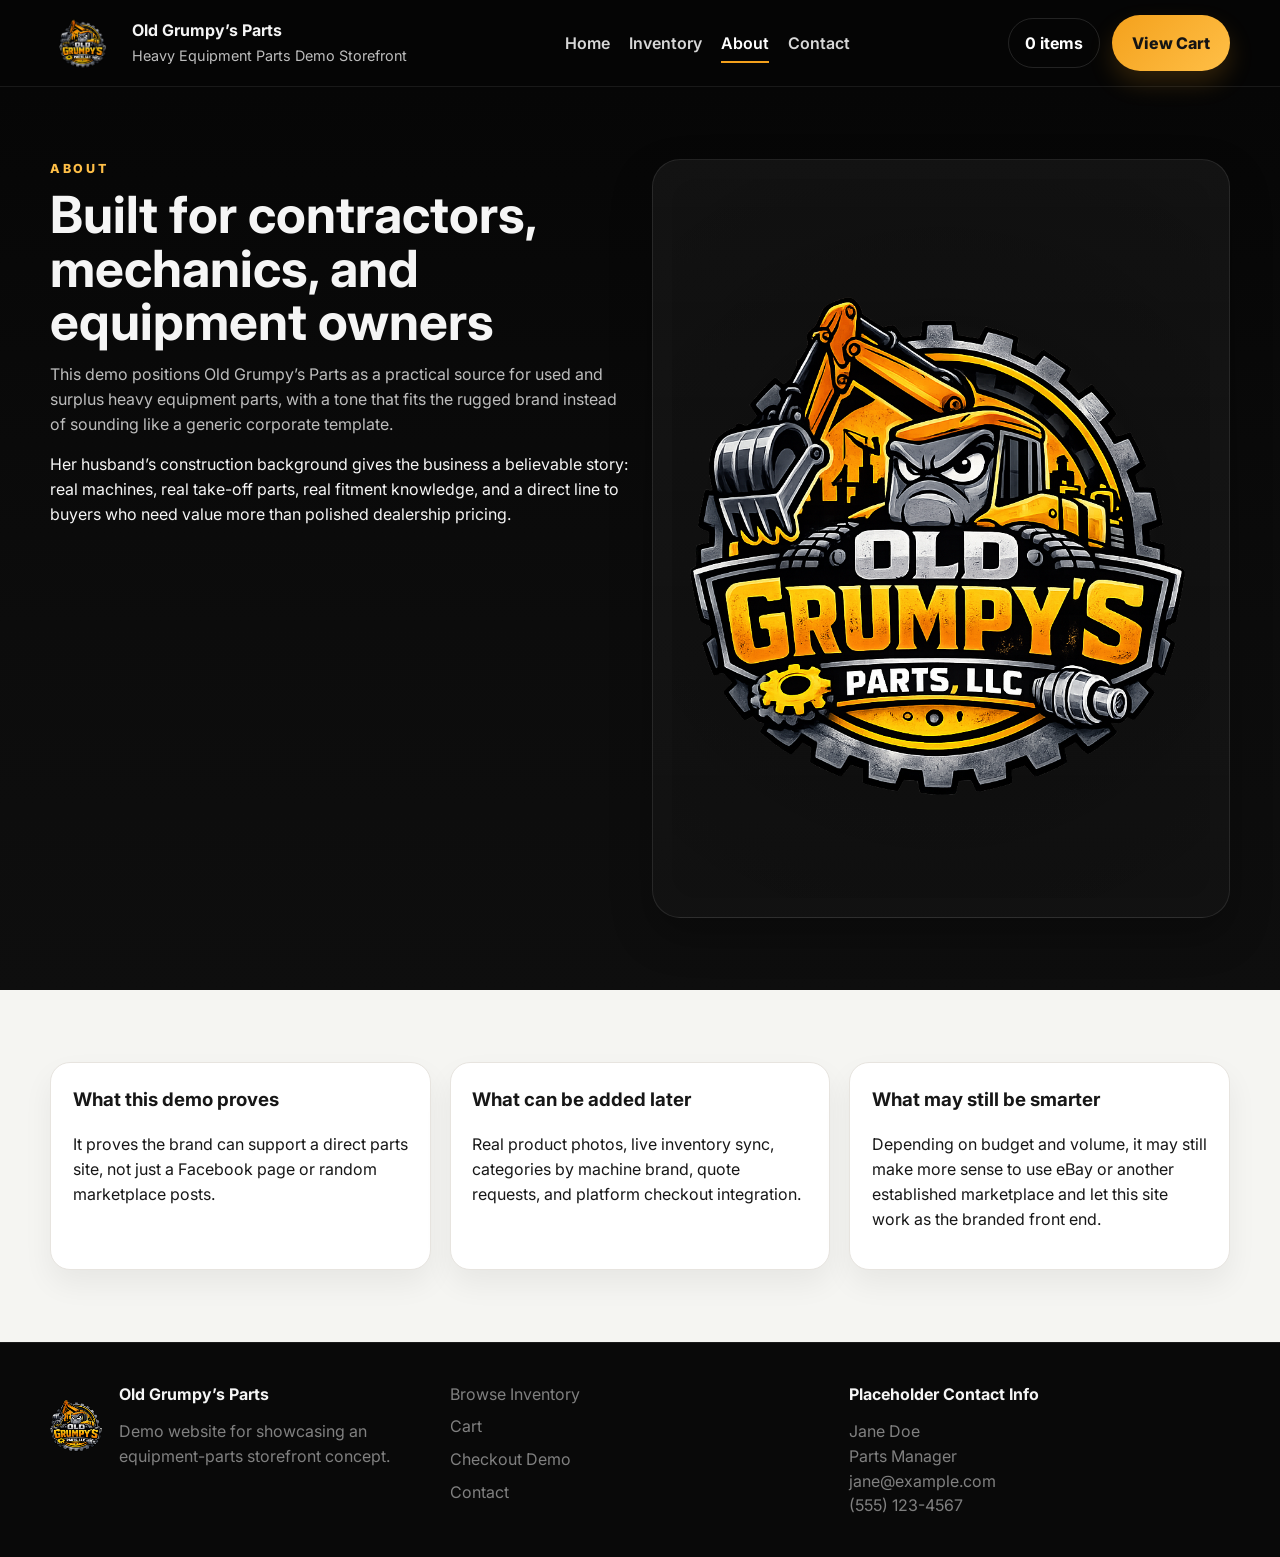
==== about.html @ 35cb98a9 "Add files via upload" ====
<!doctype html>
<html lang="en">
<head>
  <meta charset="UTF-8">
  <meta name="viewport" content="width=device-width, initial-scale=1.0">
  <title>About | Old Grumpy's Parts</title>
  <meta name="description" content="Old Grumpy's Parts demo storefront for heavy equipment parts sales.">
  <link rel="preconnect" href="https://fonts.googleapis.com">
  <link rel="preconnect" href="https://fonts.gstatic.com" crossorigin>
  <link href="https://fonts.googleapis.com/css2?family=Inter:wght@400;500;600;700;800;900&display=swap" rel="stylesheet">
  <link rel="stylesheet" href="assets/css/styles.css">
</head>
<body>
  <header class="site-header">
    <div class="container header-inner">
      <a class="brand" href="index.html">
        <img src="assets/images/logo.png" alt="Old Grumpy's Parts logo">
        <div class="brand-copy">
          <strong>Old Grumpy’s Parts</strong>
          <span>Heavy Equipment Parts Demo Storefront</span>
        </div>
      </a>
      <nav class="nav" aria-label="Primary">
        <a href="index.html" >Home</a>
        <a href="inventory.html" >Inventory</a>
        <a href="about.html" aria-current="page">About</a>
        <a href="contact.html" >Contact</a>
      </nav>
      <div class="header-actions">
        <a class="cart-pill" href="cart.html"><span data-cart-count>0</span> items</a>
        <a class="button button-primary" href="cart.html">View Cart</a>
      </div>
    </div>
  </header>
  
  <main>
    <section class="section">
      <div class="container about-grid">
        <div>
          <div class="section-kicker">About</div>
          <h1 class="section-title">Built for contractors, mechanics, and equipment owners</h1>
          <p class="section-intro">This demo positions Old Grumpy’s Parts as a practical source for used and surplus heavy equipment parts, with a tone that fits the rugged brand instead of sounding like a generic corporate template.</p>
          <p>Her husband’s construction background gives the business a believable story: real machines, real take-off parts, real fitment knowledge, and a direct line to buyers who need value more than polished dealership pricing.</p>
        </div>
        <div class="hero-card">
          <div class="hero-logo-wrap">
            <img src="assets/images/logo.png" alt="Old Grumpy’s Parts logo">
          </div>
        </div>
      </div>
    </section>
    <section class="section section-light">
      <div class="container info-grid">
        <article class="info-card">
          <h3>What this demo proves</h3>
          <p>It proves the brand can support a direct parts site, not just a Facebook page or random marketplace posts.</p>
        </article>
        <article class="info-card">
          <h3>What can be added later</h3>
          <p>Real product photos, live inventory sync, categories by machine brand, quote requests, and platform checkout integration.</p>
        </article>
        <article class="info-card">
          <h3>What may still be smarter</h3>
          <p>Depending on budget and volume, it may still make more sense to use eBay or another established marketplace and let this site work as the branded front end.</p>
        </article>
      </div>
    </section>
  </main>
  <footer class="site-footer">
    <div class="container footer-grid">
      <div>
        <div class="footer-brand">
          <img src="assets/images/logo.png" alt="Old Grumpy's Parts logo">
          <div>
            <strong>Old Grumpy’s Parts</strong>
            <div class="footer-copy">Demo website for showcasing an equipment-parts storefront concept.</div>
          </div>
        </div>
      </div>
      <div class="footer-links">
        <a href="inventory.html">Browse Inventory</a>
        <a href="cart.html">Cart</a>
        <a href="checkout.html">Checkout Demo</a>
        <a href="contact.html">Contact</a>
      </div>
      <div>
        <strong>Placeholder Contact Info</strong>
        <div class="footer-copy">Jane Doe<br>Parts Manager<br>jane@example.com<br>(555) 123-4567</div>
      </div>
    </div>
  </footer>
  <script src="assets/js/products.js"></script>
  <script src="assets/js/site.js"></script>
</body>
</html>
---- assets/css/styles.css ----
:root {
  --bg: #0b0b0b;
  --panel: #141414;
  --panel-2: #1c1c1c;
  --text: #f5f5f5;
  --muted: #bdbdbd;
  --line: #2b2b2b;
  --accent: #f4a11c;
  --accent-2: #ffbf47;
  --white-panel: #ffffff;
  --white-text: #171717;
  --shadow: 0 18px 40px rgba(0,0,0,.28);
  --radius: 20px;
  --max: 1180px;
}

* { box-sizing: border-box; }
html { scroll-behavior: smooth; }
body {
  margin: 0;
  font-family: Inter, Arial, Helvetica, sans-serif;
  background: linear-gradient(180deg, #050505 0%, #0c0c0c 40%, #111 100%);
  color: var(--text);
  line-height: 1.55;
}
a { color: inherit; text-decoration: none; }
img { max-width: 100%; display: block; }
button, input, select, textarea { font: inherit; }

.container { width: min(calc(100% - 2rem), var(--max)); margin: 0 auto; }
.section { padding: 4.5rem 0; }
.section-tight { padding: 3rem 0; }
.section-light {
  background: #f5f5f2;
  color: var(--white-text);
}
.section-light .section-title,
.section-light .section-intro,
.section-light p,
.section-light h2,
.section-light h3,
.section-light label span,
.section-light .section-kicker,
.section-light .detail-card,
.section-light .info-card,
.section-light .empty-state,
.section-light .summary-card,
.section-light .cart-item,
.section-light .product-card,
.section-light .filters,
.section-light .contact-grid {
  color: var(--white-text);
}
.section-kicker {
  color: var(--accent-2);
  text-transform: uppercase;
  letter-spacing: .22em;
  font-size: .78rem;
  font-weight: 800;
}
.section-title {
  margin: .6rem 0 .8rem;
  font-size: clamp(2rem, 4vw, 3.2rem);
  line-height: 1.05;
}
.section-intro {
  margin: 0;
  max-width: 760px;
  color: var(--muted);
}
.accent { color: var(--accent); }

.site-header {
  position: sticky;
  top: 0;
  z-index: 20;
  border-bottom: 1px solid rgba(255,255,255,.08);
  backdrop-filter: blur(14px);
  background: rgba(6,6,6,.88);
}
.header-inner {
  display: flex;
  align-items: center;
  justify-content: space-between;
  gap: 1.25rem;
  min-height: 86px;
}
.brand {
  display: flex;
  align-items: center;
  gap: 1rem;
}
.brand img {
  width: 66px;
  height: 66px;
  object-fit: contain;
  border-radius: 14px;
}
.brand-copy strong { display: block; font-size: 1rem; }
.brand-copy span { color: var(--muted); font-size: .9rem; }
.nav {
  display: flex;
  gap: 1.2rem;
  flex-wrap: wrap;
}
.nav a {
  color: #d7d7d7;
  font-weight: 600;
  position: relative;
}
.nav a:hover,
.nav a[aria-current="page"] { color: #fff; }
.nav a[aria-current="page"]::after,
.nav a:hover::after {
  content: '';
  position: absolute;
  left: 0; right: 0; bottom: -.45rem;
  height: 2px;
  background: var(--accent);
}
.header-actions {
  display: flex;
  align-items: center;
  gap: .75rem;
}
.cart-pill {
  padding: .72rem 1rem;
  border: 1px solid rgba(255,255,255,.12);
  border-radius: 999px;
  color: #fff;
  font-weight: 700;
}
.button {
  display: inline-flex;
  align-items: center;
  justify-content: center;
  border: none;
  border-radius: 999px;
  padding: .95rem 1.25rem;
  font-weight: 800;
  cursor: pointer;
  transition: transform .15s ease, box-shadow .15s ease, background .15s ease;
}
.button:hover { transform: translateY(-1px); }
.button-primary {
  background: linear-gradient(135deg, var(--accent), var(--accent-2));
  color: #141414;
  box-shadow: 0 12px 24px rgba(244,161,28,.18);
}
.button-secondary {
  background: transparent;
  color: inherit;
  border: 1px solid rgba(255,255,255,.14);
}
.section-light .button-secondary { border-color: #d3d3d3; }
.full-width { width: 100%; }

.hero {
  position: relative;
  overflow: hidden;
}
.hero::before {
  content: '';
  position: absolute;
  inset: 0;
  background:
    radial-gradient(circle at top, rgba(244,161,28,.24), transparent 34%),
    linear-gradient(180deg, rgba(255,255,255,.02), rgba(255,255,255,0));
  pointer-events: none;
}
.hero-grid {
  display: grid;
  grid-template-columns: 1.1fr .9fr;
  gap: 2rem;
  align-items: center;
}
.hero-copy { position: relative; z-index: 1; }
.hero-card {
  background: linear-gradient(180deg, rgba(255,255,255,.05), rgba(255,255,255,.02));
  border: 1px solid rgba(255,255,255,.09);
  border-radius: 28px;
  padding: 1.2rem;
  box-shadow: var(--shadow);
}
.hero-logo-wrap {
  background: radial-gradient(circle at center, rgba(255,255,255,.14), rgba(0,0,0,.2) 48%, rgba(0,0,0,.05) 100%);
  border-radius: 24px;
  padding: 1rem;
}
.hero-logo-wrap img {
  width: min(100%, 520px);
  margin: 0 auto;
}
.hero-actions {
  display: flex;
  gap: .9rem;
  flex-wrap: wrap;
  margin-top: 1.5rem;
}
.hero-points {
  list-style: none;
  padding: 0;
  margin: 1.5rem 0 0;
  display: grid;
  grid-template-columns: repeat(2, minmax(0, 1fr));
  gap: .9rem;
}
.hero-points li,
.detail-card,
.info-card,
.filters,
.summary-card,
.cart-item,
.empty-state,
.product-card,
.contact-card {
  background: linear-gradient(180deg, rgba(255,255,255,.04), rgba(255,255,255,.015));
  border: 1px solid rgba(255,255,255,.08);
  border-radius: var(--radius);
  box-shadow: var(--shadow);
}
.hero-points li { padding: 1rem 1rem; }
.stat-grid {
  margin-top: 1.5rem;
  display: grid;
  grid-template-columns: repeat(3, minmax(0, 1fr));
  gap: 1rem;
}
.stat-card { padding: 1.25rem; }
.stat-card strong { display: block; font-size: 1.8rem; }
.stat-card span { color: var(--muted); }
.success-banner {
  margin-top: 1rem;
  background: rgba(106, 194, 104, .16);
  border: 1px solid rgba(106,194,104,.35);
  color: #d9ffd3;
  border-radius: 14px;
  padding: 1rem 1.1rem;
}

.value-grid,
.info-grid,
.contact-grid,
.footer-grid {
  display: grid;
  grid-template-columns: repeat(3, minmax(0, 1fr));
  gap: 1.2rem;
}
.detail-card,
.info-card,
.contact-card { padding: 1.35rem; }
.detail-card h3,
.info-card h3,
.contact-card h3 { margin-top: 0; }
.section-light .detail-card,
.section-light .info-card,
.section-light .contact-card,
.section-light .summary-card,
.section-light .cart-item,
.section-light .product-card,
.section-light .filters,
.section-light .empty-state,
.section-light .checkout-form {
  background: #fff;
  border-color: #e7e4df;
  box-shadow: 0 14px 30px rgba(0,0,0,.06);
}

.product-grid {
  display: grid;
  grid-template-columns: repeat(4, minmax(0, 1fr));
  gap: 1.2rem;
  margin-top: 2rem;
}
.product-card { overflow: hidden; }
.product-media {
  background: linear-gradient(180deg, rgba(244,161,28,.10), rgba(0,0,0,.03));
  aspect-ratio: 1 / .78;
  display: grid;
  place-items: center;
  padding: 1rem;
}
.product-media img {
  max-height: 210px;
  width: 100%;
  object-fit: contain;
}
.product-body { padding: 1.1rem; }
.product-meta-row,
.product-meta-list,
.product-actions,
.summary-line,
.cart-mini-specs,
.price-row,
.contact-lines {
  display: flex;
  justify-content: space-between;
  align-items: center;
  gap: .75rem;
  flex-wrap: wrap;
}
.product-badge {
  display: inline-flex;
  align-items: center;
  border-radius: 999px;
  background: rgba(244,161,28,.14);
  color: var(--accent);
  padding: .38rem .7rem;
  font-size: .76rem;
  font-weight: 800;
}
.product-sku,
.product-meta-list,
.product-machine,
.summary-note,
.footer-copy,
.footer-links a,
.breadcrumbs,
.section-light .section-intro,
.section-light .summary-note {
  color: #808080;
}
.product-card h3 { margin: .8rem 0 .4rem; font-size: 1.08rem; }
.product-machine.large { font-size: 1.05rem; }
.product-actions { margin-top: 1rem; }

.filters {
  padding: 1rem;
  margin-top: 1.5rem;
  display: grid;
  grid-template-columns: 1.4fr .8fr .8fr;
  gap: .9rem;
}
.filters label,
.checkout-form label { display: grid; gap: .4rem; font-weight: 700; }
.filters input,
.filters select,
.checkout-form input,
.checkout-form textarea {
  border: 1px solid rgba(0,0,0,.12);
  border-radius: 14px;
  min-height: 48px;
  padding: .85rem .95rem;
  background: #fff;
  color: #111;
}
.breadcrumbs { margin-bottom: 1rem; font-weight: 600; }

.product-detail-layout,
.cart-layout,
.checkout-layout,
.about-grid {
  display: grid;
  grid-template-columns: 1fr 1fr;
  gap: 1.5rem;
}
.product-detail-image-wrap,
.checkout-form { padding: 1.25rem; border-radius: var(--radius); background: #fff; }
.product-detail-copy { padding: .3rem 0; }
.product-detail-copy h1 { margin: .85rem 0 .35rem; font-size: clamp(2rem, 4vw, 3rem); color: #141414; }
.section-light .product-detail-copy p,
.section-light .product-detail-copy li,
.section-light .product-detail-copy h3,
.section-light .product-detail-copy strong,
.section-light .product-detail-copy span,
.section-light .product-detail-copy div,
.section-light .product-detail-copy h1 { color: #171717; }
.product-detail-image {
  width: 100%;
  background: linear-gradient(180deg, rgba(244,161,28,.08), rgba(0,0,0,.02));
  border-radius: 18px;
  padding: 1rem;
}
.spec-grid {
  display: grid;
  grid-template-columns: repeat(2, minmax(0, 1fr));
  gap: .85rem;
  margin: 1rem 0 1.2rem;
}
.spec-grid div {
  background: #f5f2ea;
  border-radius: 14px;
  padding: .9rem;
}
.spec-grid span { display: block; color: #777; font-size: .8rem; }
.spec-grid strong { display: block; margin-top: .2rem; }
.detail-actions { display: flex; flex-wrap: wrap; gap: .9rem; margin: 1.4rem 0; }
.detail-block { margin-top: 1.4rem; }
.detail-block ul { margin: .6rem 0 0; padding-left: 1.1rem; }

.cart-list,
.checkout-form { display: grid; gap: 1rem; }
.cart-item {
  padding: 1rem;
  display: grid;
  grid-template-columns: 140px 1fr auto;
  gap: 1rem;
  align-items: center;
}
.cart-item img {
  width: 140px;
  aspect-ratio: 1 / .8;
  object-fit: contain;
  background: linear-gradient(180deg, rgba(244,161,28,.08), rgba(0,0,0,.02));
  border-radius: 14px;
  padding: .75rem;
}
.cart-item-controls {
  display: grid;
  gap: .7rem;
  justify-items: end;
}
.cart-item-controls input {
  width: 90px;
  min-height: 46px;
  border-radius: 12px;
  border: 1px solid #d8d8d8;
  padding: .7rem;
}
.text-button {
  background: none;
  border: none;
  color: #b64e4e;
  font-weight: 700;
  cursor: pointer;
}
.summary-card { padding: 1.25rem; height: fit-content; }
.summary-card h3 { margin-top: 0; }
.summary-line { padding: .7rem 0; border-bottom: 1px solid rgba(0,0,0,.08); }
.summary-line.total { font-size: 1.05rem; font-weight: 800; }
.cart-empty { text-align: center; padding: 2.2rem; }

.section-heading h2 { margin-bottom: .25rem; }
.form-grid {
  display: grid;
  grid-template-columns: repeat(2, minmax(0, 1fr));
  gap: 1rem;
}
.form-grid .full { grid-column: 1 / -1; }
.section-light textarea { min-height: 140px; resize: vertical; }
.note-panel {
  background: #fff7e8;
  color: #5e4714;
  border: 1px solid #f0d49d;
  border-radius: 18px;
  padding: 1rem 1.1rem;
}

.site-footer {
  background: #090909;
  border-top: 1px solid rgba(255,255,255,.08);
  padding: 2.4rem 0;
}
.footer-grid { align-items: start; }
.footer-brand {
  display: flex;
  align-items: center;
  gap: 1rem;
}
.footer-brand img {
  width: 72px;
  height: 72px;
  object-fit: contain;
}
.footer-links { display: grid; gap: .5rem; justify-items: start; }
.footer-copy { margin-top: .8rem; }
.center-copy { text-align: center; }
.empty-state { padding: 2rem; }
.toast {
  position: fixed;
  right: 1rem;
  bottom: 1rem;
  z-index: 50;
  background: #111;
  color: #fff;
  border: 1px solid rgba(255,255,255,.12);
  border-radius: 16px;
  padding: .95rem 1.1rem;
  box-shadow: var(--shadow);
  opacity: 0;
  transform: translateY(12px);
  transition: opacity .18s ease, transform .18s ease;
}
.toast.show { opacity: 1; transform: translateY(0); }

@media (max-width: 980px) {
  .hero-grid,
  .product-detail-layout,
  .cart-layout,
  .checkout-layout,
  .about-grid,
  .footer-grid,
  .value-grid,
  .info-grid,
  .contact-grid,
  .product-grid,
  .stat-grid,
  .filters {
    grid-template-columns: 1fr 1fr;
  }
  .header-inner {
    flex-wrap: wrap;
    justify-content: center;
    padding: .9rem 0;
  }
  .nav { justify-content: center; }
}

@media (max-width: 720px) {
  .hero-grid,
  .product-detail-layout,
  .cart-layout,
  .checkout-layout,
  .about-grid,
  .footer-grid,
  .value-grid,
  .info-grid,
  .contact-grid,
  .product-grid,
  .stat-grid,
  .filters,
  .form-grid {
    grid-template-columns: 1fr;
  }
  .cart-item {
    grid-template-columns: 1fr;
  }
  .cart-item-controls { justify-items: stretch; }
  .brand { flex-direction: column; text-align: center; }
  .brand-copy span { display: none; }
  .header-actions { width: 100%; justify-content: center; }
}
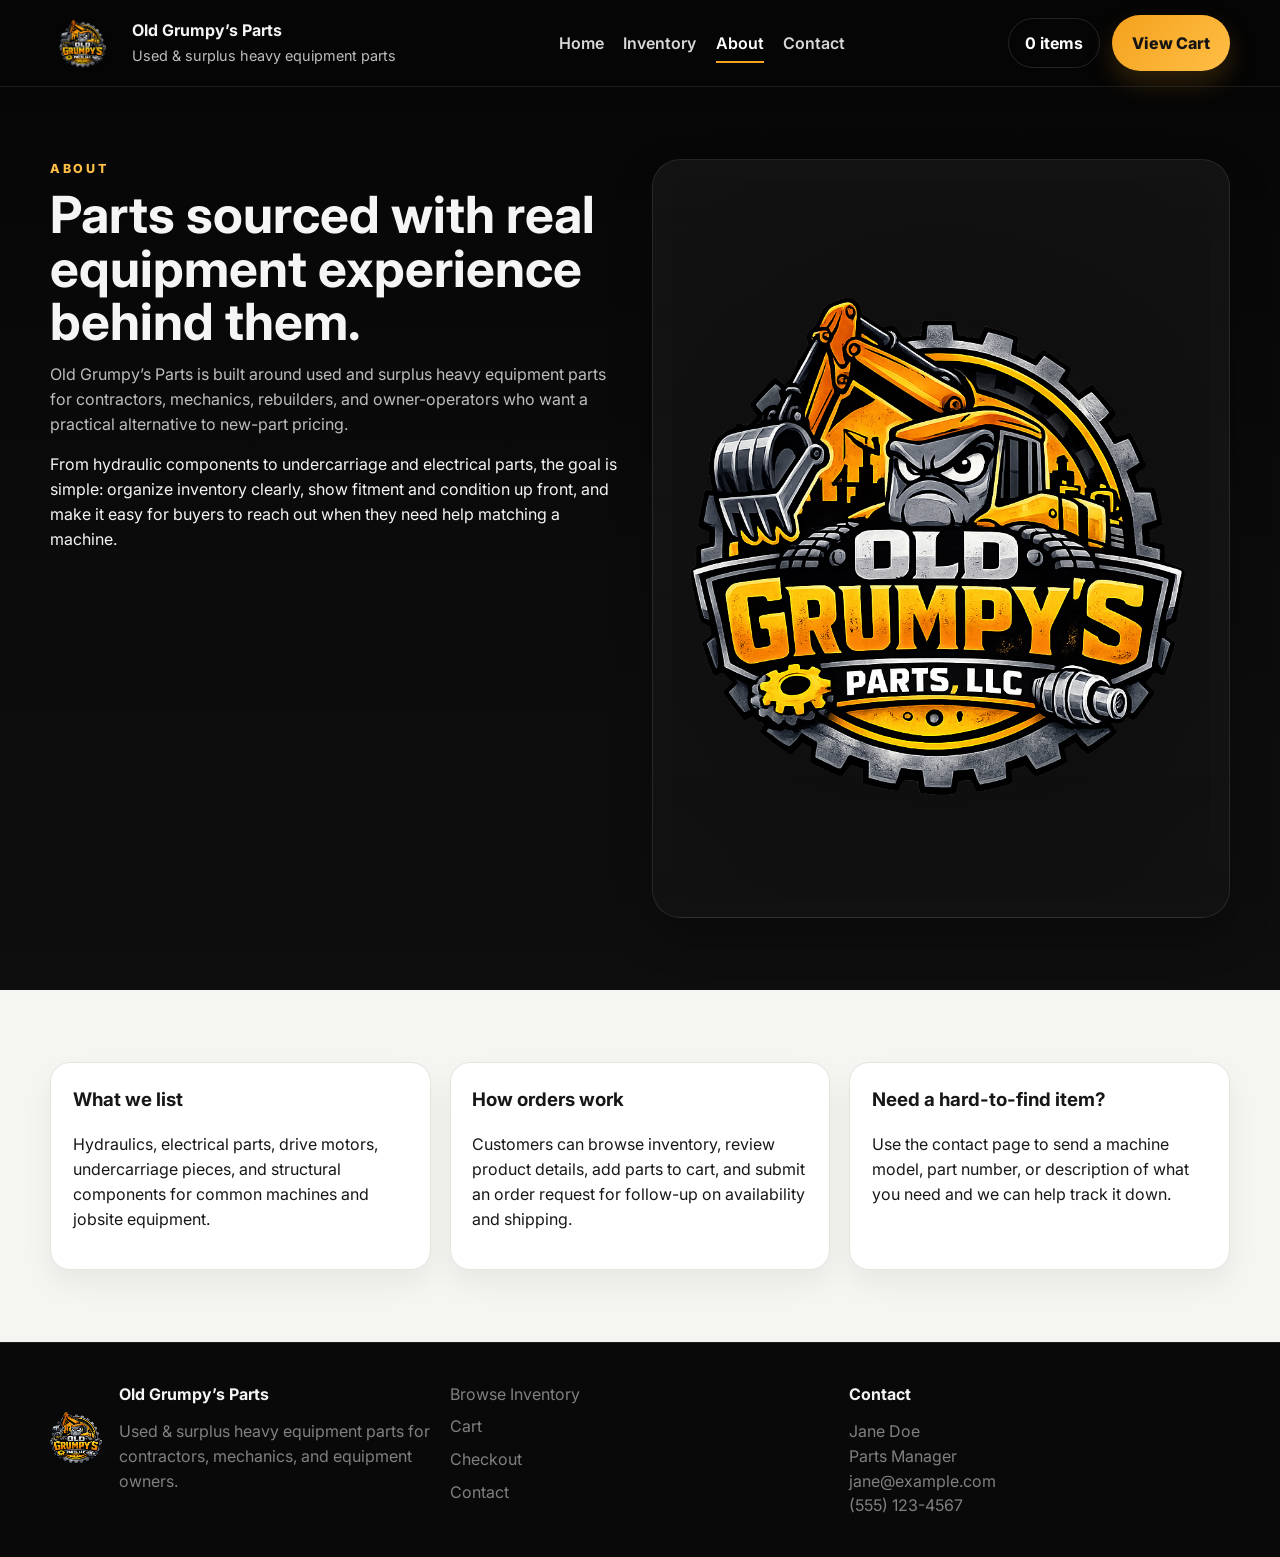
==== commit 55bb2296: "Add files via upload" ====
--- a/about.html
+++ b/about.html
@@ -4,7 +4,7 @@
   <meta charset="UTF-8">
   <meta name="viewport" content="width=device-width, initial-scale=1.0">
   <title>About | Old Grumpy's Parts</title>
-  <meta name="description" content="Old Grumpy's Parts demo storefront for heavy equipment parts sales.">
+  <meta name="description" content="Learn more about Old Grumpy's Parts and the type of heavy equipment parts inventory offered.">
   <link rel="preconnect" href="https://fonts.googleapis.com">
   <link rel="preconnect" href="https://fonts.gstatic.com" crossorigin>
   <link href="https://fonts.googleapis.com/css2?family=Inter:wght@400;500;600;700;800;900&display=swap" rel="stylesheet">
@@ -17,14 +17,14 @@
         <img src="assets/images/logo.png" alt="Old Grumpy's Parts logo">
         <div class="brand-copy">
           <strong>Old Grumpy’s Parts</strong>
-          <span>Heavy Equipment Parts Demo Storefront</span>
+          <span>Used & surplus heavy equipment parts</span>
         </div>
       </a>
       <nav class="nav" aria-label="Primary">
-        <a href="index.html" >Home</a>
-        <a href="inventory.html" >Inventory</a>
+        <a href="index.html">Home</a>
+        <a href="inventory.html">Inventory</a>
         <a href="about.html" aria-current="page">About</a>
-        <a href="contact.html" >Contact</a>
+        <a href="contact.html">Contact</a>
       </nav>
       <div class="header-actions">
         <a class="cart-pill" href="cart.html"><span data-cart-count>0</span> items</a>
@@ -32,15 +32,15 @@
       </div>
     </div>
   </header>
-  
+
   <main>
     <section class="section">
       <div class="container about-grid">
         <div>
           <div class="section-kicker">About</div>
-          <h1 class="section-title">Built for contractors, mechanics, and equipment owners</h1>
-          <p class="section-intro">This demo positions Old Grumpy’s Parts as a practical source for used and surplus heavy equipment parts, with a tone that fits the rugged brand instead of sounding like a generic corporate template.</p>
-          <p>Her husband’s construction background gives the business a believable story: real machines, real take-off parts, real fitment knowledge, and a direct line to buyers who need value more than polished dealership pricing.</p>
+          <h1 class="section-title">Parts sourced with real equipment experience behind them.</h1>
+          <p class="section-intro">Old Grumpy’s Parts is built around used and surplus heavy equipment parts for contractors, mechanics, rebuilders, and owner-operators who want a practical alternative to new-part pricing.</p>
+          <p>From hydraulic components to undercarriage and electrical parts, the goal is simple: organize inventory clearly, show fitment and condition up front, and make it easy for buyers to reach out when they need help matching a machine.</p>
         </div>
         <div class="hero-card">
           <div class="hero-logo-wrap">
@@ -52,20 +52,21 @@
     <section class="section section-light">
       <div class="container info-grid">
         <article class="info-card">
-          <h3>What this demo proves</h3>
-          <p>It proves the brand can support a direct parts site, not just a Facebook page or random marketplace posts.</p>
+          <h3>What we list</h3>
+          <p>Hydraulics, electrical parts, drive motors, undercarriage pieces, and structural components for common machines and jobsite equipment.</p>
         </article>
         <article class="info-card">
-          <h3>What can be added later</h3>
-          <p>Real product photos, live inventory sync, categories by machine brand, quote requests, and platform checkout integration.</p>
+          <h3>How orders work</h3>
+          <p>Customers can browse inventory, review product details, add parts to cart, and submit an order request for follow-up on availability and shipping.</p>
         </article>
         <article class="info-card">
-          <h3>What may still be smarter</h3>
-          <p>Depending on budget and volume, it may still make more sense to use eBay or another established marketplace and let this site work as the branded front end.</p>
+          <h3>Need a hard-to-find item?</h3>
+          <p>Use the contact page to send a machine model, part number, or description of what you need and we can help track it down.</p>
         </article>
       </div>
     </section>
   </main>
+
   <footer class="site-footer">
     <div class="container footer-grid">
       <div>
@@ -73,18 +74,18 @@
           <img src="assets/images/logo.png" alt="Old Grumpy's Parts logo">
           <div>
             <strong>Old Grumpy’s Parts</strong>
-            <div class="footer-copy">Demo website for showcasing an equipment-parts storefront concept.</div>
+            <div class="footer-copy">Used &amp; surplus heavy equipment parts for contractors, mechanics, and equipment owners.</div>
           </div>
         </div>
       </div>
       <div class="footer-links">
         <a href="inventory.html">Browse Inventory</a>
         <a href="cart.html">Cart</a>
-        <a href="checkout.html">Checkout Demo</a>
+        <a href="checkout.html">Checkout</a>
         <a href="contact.html">Contact</a>
       </div>
       <div>
-        <strong>Placeholder Contact Info</strong>
+        <strong>Contact</strong>
         <div class="footer-copy">Jane Doe<br>Parts Manager<br>jane@example.com<br>(555) 123-4567</div>
       </div>
     </div>
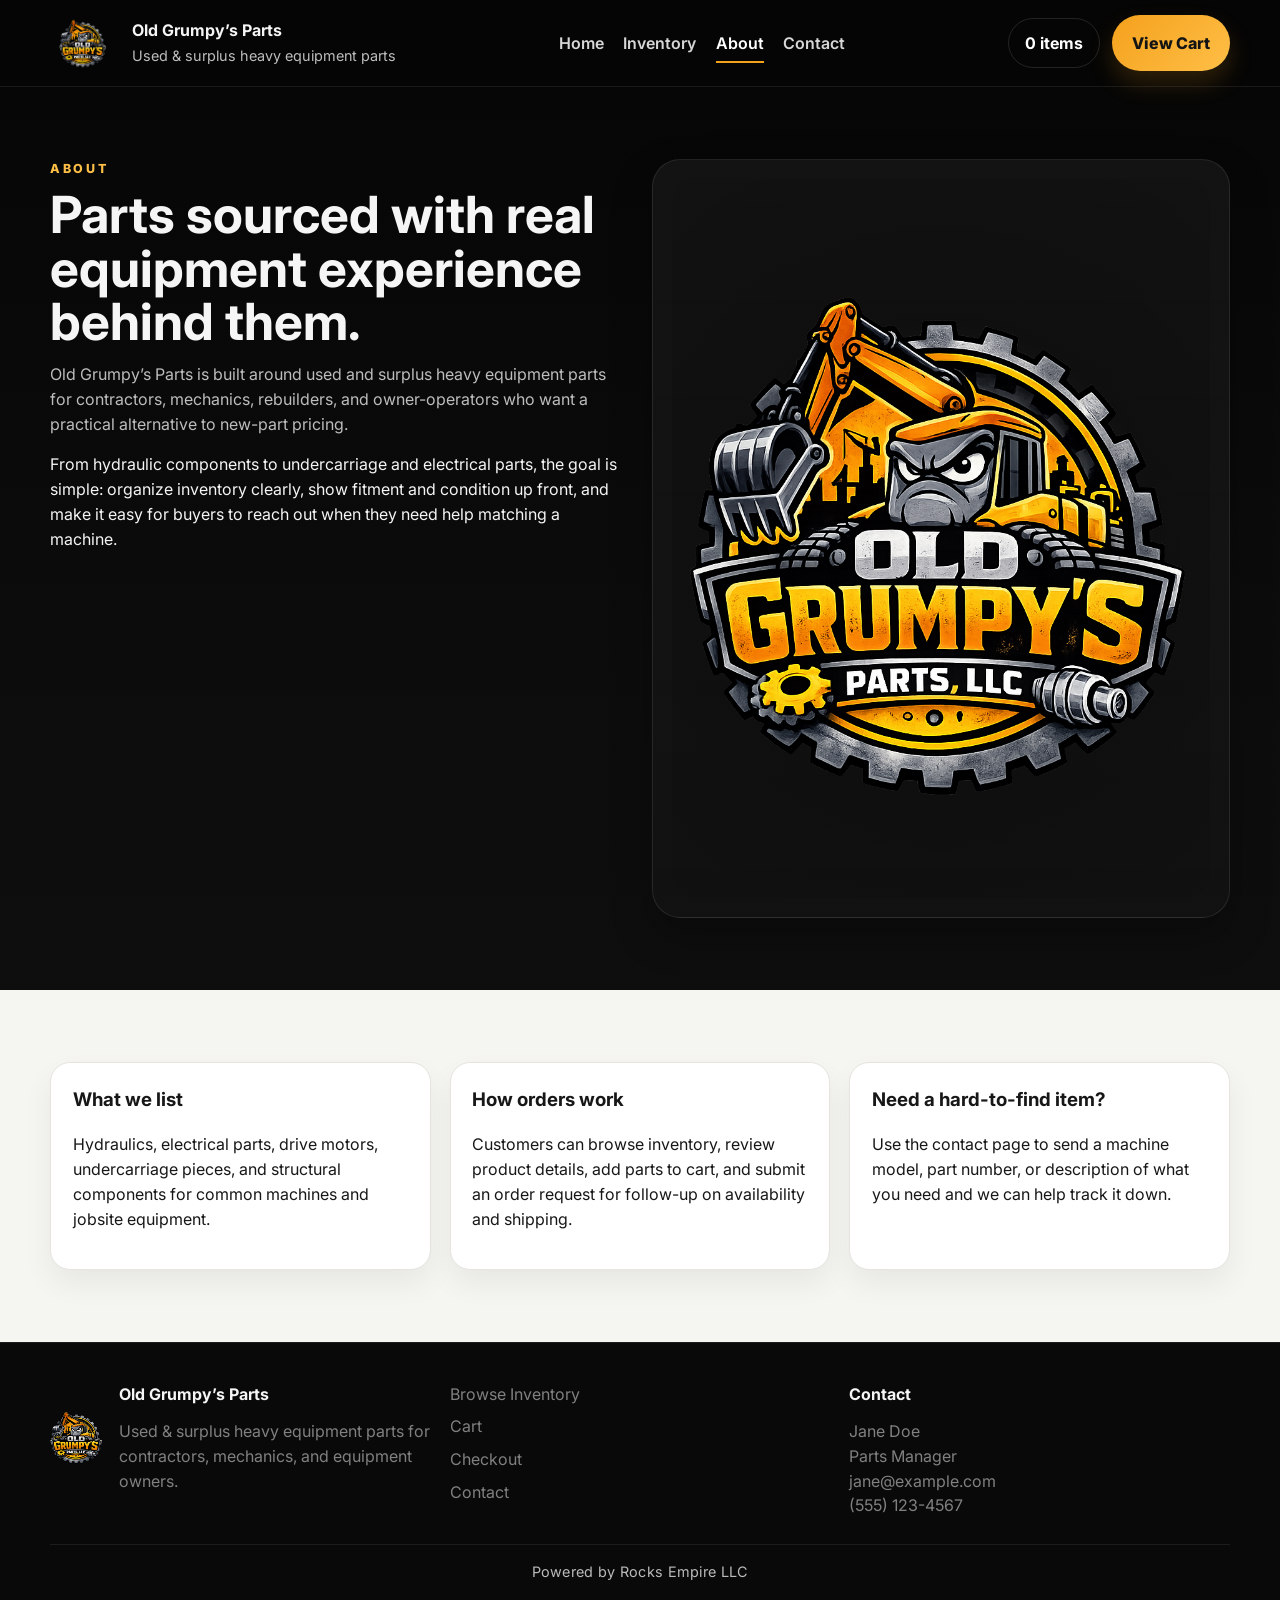
==== commit e791d2b9: "Add files via upload" ====
--- a/about.html
+++ b/about.html
@@ -89,6 +89,7 @@
         <div class="footer-copy">Jane Doe<br>Parts Manager<br>jane@example.com<br>(555) 123-4567</div>
       </div>
     </div>
+    <div class="container footer-powered">Powered by Rocks Empire LLC</div>
   </footer>
   <script src="assets/js/products.js"></script>
   <script src="assets/js/site.js"></script>
--- a/assets/css/styles.css
+++ b/assets/css/styles.css
@@ -464,6 +464,15 @@
 }
 .footer-links { display: grid; gap: .5rem; justify-items: start; }
 .footer-copy { margin-top: .8rem; }
+.footer-powered {
+  margin-top: 1.6rem;
+  padding-top: 1rem;
+  border-top: 1px solid rgba(255,255,255,.08);
+  text-align: center;
+  font-size: .9rem;
+  color: rgba(255,255,255,.72);
+  letter-spacing: .02em;
+}
 .center-copy { text-align: center; }
 .empty-state { padding: 2rem; }
 .toast {
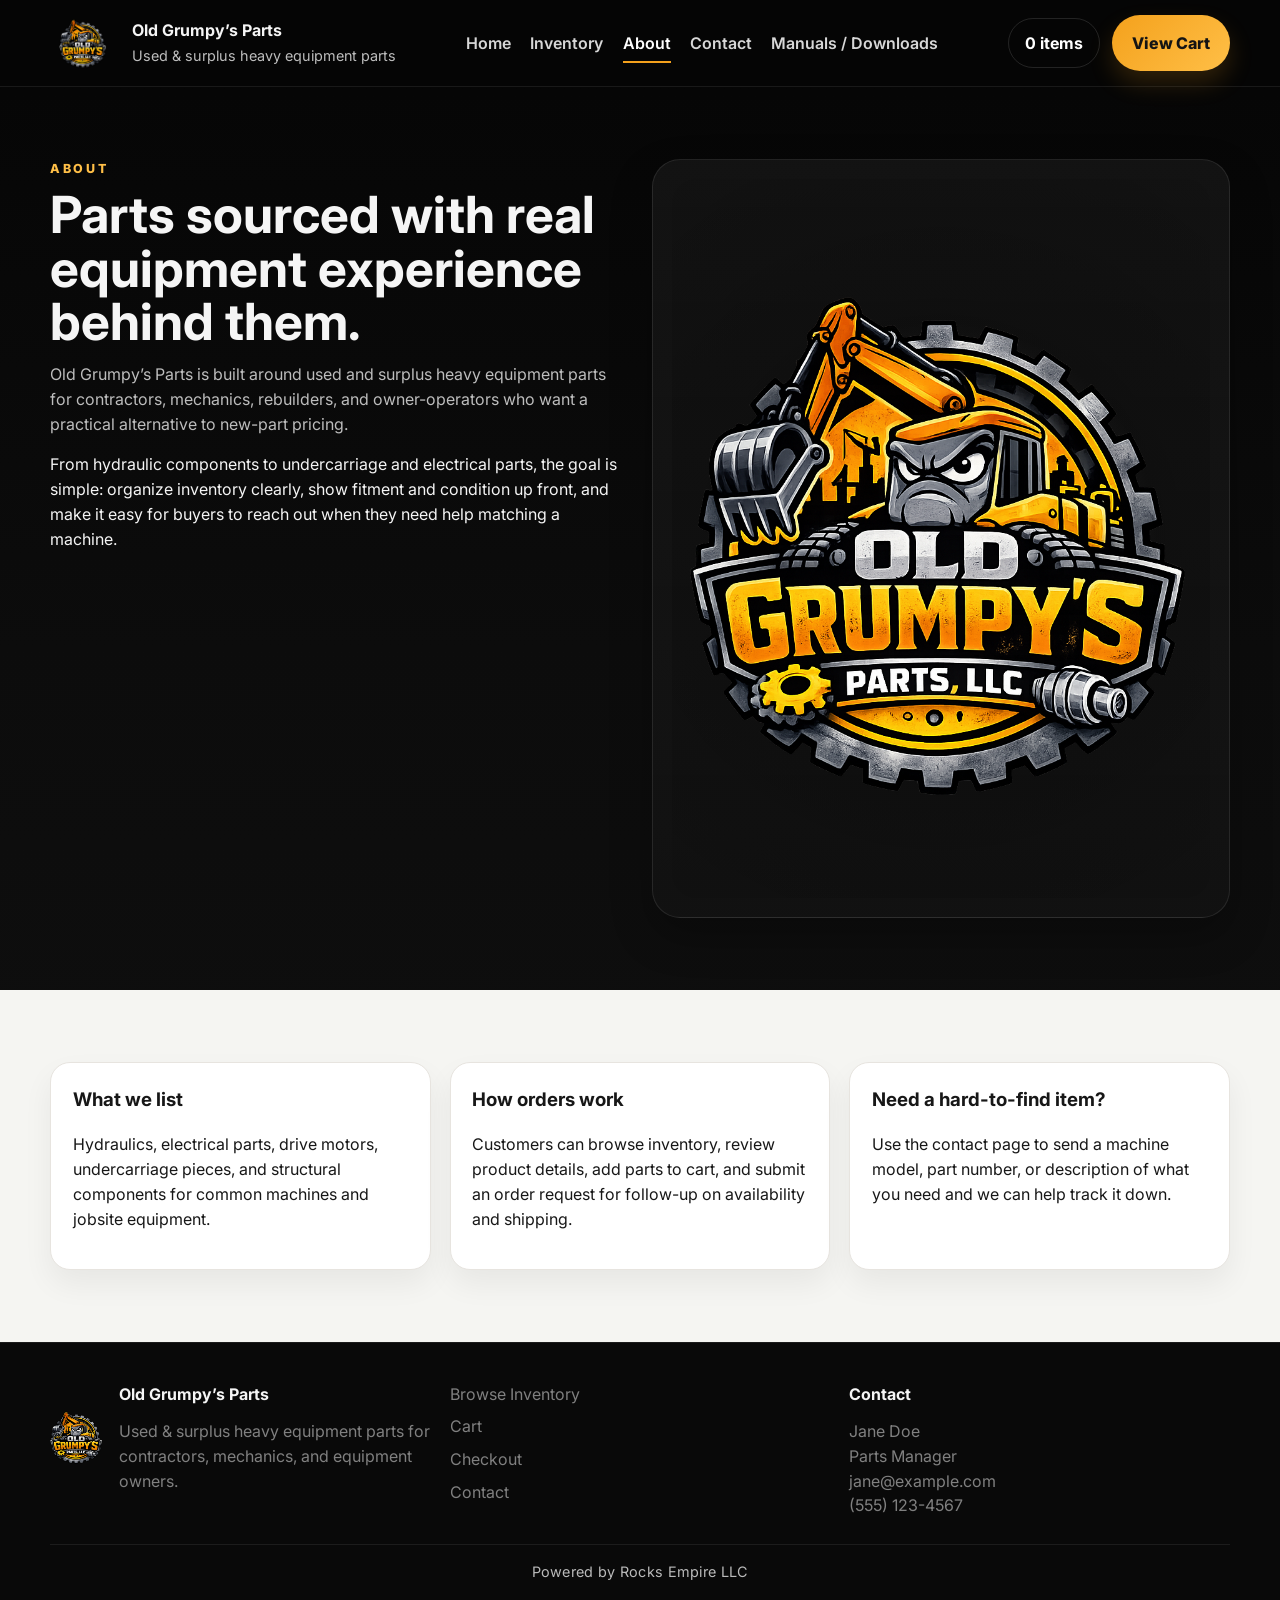
==== commit b8ee58a0: "Deploy latest Old Grumpy demo site" ====
--- a/about.html
+++ b/about.html
@@ -25,6 +25,7 @@
         <a href="inventory.html">Inventory</a>
         <a href="about.html" aria-current="page">About</a>
         <a href="contact.html">Contact</a>
+        <a href="manuals.html">Manuals / Downloads</a>
       </nav>
       <div class="header-actions">
         <a class="cart-pill" href="cart.html"><span data-cart-count>0</span> items</a>
